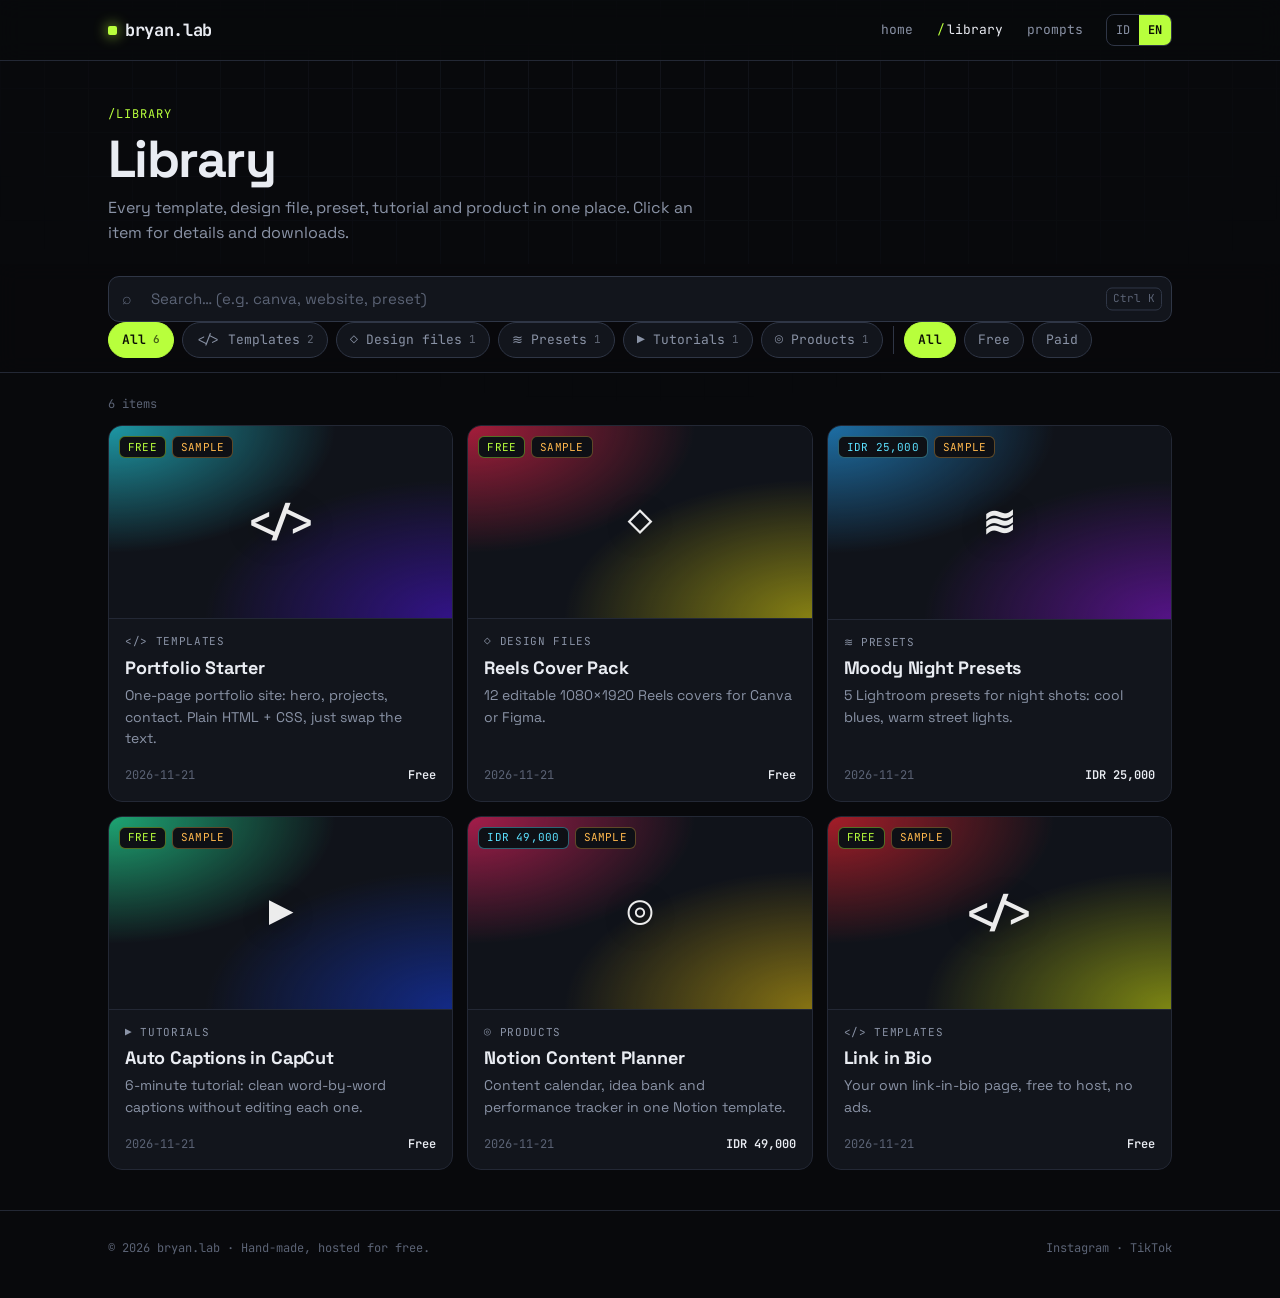
==== library.html @ 8e3a3f83 "Initial site: bilingual creator hub with library and prompts Co-Authored-By: Claude Opus 5.5 <norepl" ====
<!doctype html>
<html lang="en">
<head>
  <meta charset="utf-8">
  <meta name="viewport" content="width=device-width, initial-scale=1">
  <title>Library · bryan.lab</title>
  <meta name="description" content="Templates, design files, presets, tutorials and products from Bryan (@lolbryannn).">
  <meta name="theme-color" content="#08090c">
  <link rel="icon" href="assets/favicon.svg" type="image/svg+xml">
  <link rel="preconnect" href="https://fonts.googleapis.com">
  <link rel="preconnect" href="https://fonts.gstatic.com" crossorigin>
  <link href="https://fonts.googleapis.com/css2?family=JetBrains+Mono:wght@400;500;700;800&family=Space+Grotesk:wght@400;500;600;700&display=swap" rel="stylesheet">
  <link rel="stylesheet" href="assets/style.css">
</head>
<body>
  <a class="skip" href="#main">Skip to content</a>

  <header class="nav">
    <div class="wrap nav-in">
      <a class="logo" href="index.html"><span class="logo-dot"></span><span data-brand></span></a>
      <nav class="nav-links" aria-label="Main">
        <a href="index.html" class="hide-sm" data-i18n="nav.home"></a>
        <a href="library.html" aria-current="page" data-i18n="nav.library"></a>
        <a href="index.html#prompts" data-i18n="nav.prompts"></a>
      </nav>
      <div class="lang" role="group" aria-label="Language">
        <button type="button" data-lang="id" aria-pressed="false">ID</button>
        <button type="button" data-lang="en" aria-pressed="false">EN</button>
      </div>
    </div>
  </header>

  <main id="main">
    <section class="lib-head wrap">
      <div class="eyebrow">/library</div>
      <h1 data-i18n="lib.title"></h1>
      <p data-i18n="lib.lead"></p>
    </section>

    <div class="toolbar">
      <div class="wrap">
        <label class="search">
          <span class="ico" aria-hidden="true">⌕</span>
          <input id="q" type="search" autocomplete="off" data-i18n-ph="lib.search" aria-label="Search">
          <kbd>Ctrl K</kbd>
        </label>
        <div class="filters" id="filters" role="toolbar" aria-label="Filters"></div>
      </div>
    </div>

    <section class="wrap">
      <div class="result-count" id="count" aria-live="polite"></div>
      <div class="grid" id="grid"></div>
    </section>
  </main>

  <footer class="foot">
    <div class="wrap foot-in">
      <span>© <span data-year></span> <span data-brand></span> · <span data-i18n="foot.made"></span></span>
      <span data-foot-socials></span>
    </div>
  </footer>

  <div class="scrim" id="scrim"></div>
  <aside class="drawer" id="drawer" role="dialog" aria-modal="true" aria-labelledby="d-title" aria-hidden="true" tabindex="-1"></aside>

  <script src="data/content.js"></script>
  <script src="assets/app.js"></script>
  <script src="assets/library.js"></script>
</body>
</html>
---- assets/style.css ----
/* ---------- Theme: change these to restyle the whole site ---------- */
:root {
  --bg: #08090c;
  --bg-2: #0e1015;
  --surface: #12151c;
  --surface-2: #181c25;
  --line: #232835;
  --line-2: #2f3646;
  --text: #e9ecf2;
  --muted: #8a93a6;
  --faint: #5b6375;
  --accent: #b8ff3c;      /* electric lime */
  --accent-ink: #0b0e05;
  --accent-2: #5ce1ff;    /* cyan */
  --danger: #ff6b6b;
  --radius: 14px;
  --radius-sm: 9px;
  --font: "Space Grotesk", system-ui, -apple-system, "Segoe UI", sans-serif;
  --mono: "JetBrains Mono", ui-monospace, "Cascadia Mono", Consolas, monospace;
  --wrap: 1120px;
  color-scheme: dark;
}

*, *::before, *::after { box-sizing: border-box; }
html { -webkit-text-size-adjust: 100%; scroll-behavior: smooth; }
body {
  margin: 0;
  background: var(--bg);
  color: var(--text);
  font-family: var(--font);
  font-size: 16px;
  line-height: 1.55;
  -webkit-font-smoothing: antialiased;
  overflow-x: hidden;
}
body::before { /* subtle grid backdrop */
  content: "";
  position: fixed; inset: 0;
  background-image:
    linear-gradient(var(--line) 1px, transparent 1px),
    linear-gradient(90deg, var(--line) 1px, transparent 1px);
  background-size: 44px 44px;
  mask-image: radial-gradient(ellipse 80% 60% at 50% 0%, #000 0%, transparent 75%);
  -webkit-mask-image: radial-gradient(ellipse 80% 60% at 50% 0%, #000 0%, transparent 75%);
  opacity: .45;
  pointer-events: none;
  z-index: -1;
}
a { color: inherit; text-decoration: none; }
img { max-width: 100%; display: block; }
button { font: inherit; color: inherit; cursor: pointer; }
:focus-visible { outline: 2px solid var(--accent); outline-offset: 2px; border-radius: 6px; }
::selection { background: var(--accent); color: var(--accent-ink); }

.wrap { width: 100%; max-width: var(--wrap); margin: 0 auto; padding: 0 16px; }
@media (min-width: 720px) { .wrap { padding: 0 28px; } }

.mono { font-family: var(--mono); }
.muted { color: var(--muted); }
.skip { position: absolute; left: -999px; top: 8px; background: var(--accent); color: var(--accent-ink); padding: 8px 12px; border-radius: 8px; z-index: 100; }
.skip:focus { left: 8px; }

/* ---------- Nav ---------- */
.nav {
  position: sticky; top: 0; z-index: 30;
  background: color-mix(in srgb, var(--bg) 78%, transparent);
  backdrop-filter: blur(12px);
  -webkit-backdrop-filter: blur(12px);
  border-bottom: 1px solid var(--line);
}
.nav-in { display: flex; align-items: center; gap: 12px; height: 60px; }
.logo { font-family: var(--mono); font-weight: 700; font-size: 17px; letter-spacing: -.02em; display: flex; align-items: center; gap: 8px; }
.logo-dot { width: 9px; height: 9px; border-radius: 2px; background: var(--accent); box-shadow: 0 0 14px var(--accent); }
.nav-links { display: flex; gap: 2px; margin-left: auto; }
.nav-links a {
  font-family: var(--mono); font-size: 13px; color: var(--muted);
  padding: 7px 11px; border-radius: 8px;
}
.nav-links a:hover { color: var(--text); background: var(--surface); }
.nav-links a[aria-current="page"] { color: var(--text); }
.nav-links a[aria-current="page"]::before { content: "/"; color: var(--accent); margin-right: 2px; }
.lang {
  display: inline-flex; border: 1px solid var(--line-2); border-radius: 8px; overflow: hidden;
  font-family: var(--mono); font-size: 12px; flex-shrink: 0;
}
.lang button { background: none; border: 0; padding: 6px 9px; color: var(--muted); }
.lang button[aria-pressed="true"] { background: var(--accent); color: var(--accent-ink); font-weight: 700; }
@media (max-width: 560px) {
  .nav-links .hide-sm { display: none; }
  .nav-links a { padding: 7px 8px; }
}

/* ---------- Buttons, chips, badges ---------- */
.btn {
  display: inline-flex; align-items: center; justify-content: center; gap: 8px;
  min-height: 44px; padding: 0 18px; border-radius: 10px;
  font-weight: 600; font-size: 15px; border: 1px solid var(--line-2);
  background: var(--surface); transition: transform .15s, background .15s, border-color .15s;
}
.btn:hover { border-color: var(--faint); transform: translateY(-1px); }
.btn-primary { background: var(--accent); color: var(--accent-ink); border-color: var(--accent); }
.btn-primary:hover { background: #cbff6b; border-color: #cbff6b; }
.btn-sm { min-height: 34px; padding: 0 12px; font-size: 13px; border-radius: 8px; }

.chip {
  display: inline-flex; align-items: center; gap: 7px;
  height: 36px; padding: 0 13px; border-radius: 999px;
  border: 1px solid var(--line-2); background: var(--surface);
  font-family: var(--mono); font-size: 13px; color: var(--muted); white-space: nowrap;
}
.chip:hover { color: var(--text); }
.chip[aria-pressed="true"] { color: var(--accent-ink); background: var(--accent); border-color: var(--accent); font-weight: 600; }
.chip .n { opacity: .65; font-size: 11px; }

.badge {
  display: inline-flex; align-items: center; height: 22px; padding: 0 8px; border-radius: 6px;
  font-family: var(--mono); font-size: 11px; letter-spacing: .02em; text-transform: uppercase;
  border: 1px solid var(--line-2); color: var(--muted); background: var(--bg-2);
}
.badge-free { color: var(--accent); border-color: color-mix(in srgb, var(--accent) 40%, transparent); }
.badge-paid { color: var(--accent-2); border-color: color-mix(in srgb, var(--accent-2) 40%, transparent); }
.badge-sample { color: #ffb84d; border-color: #ffb84d55; }

.eyebrow { font-family: var(--mono); font-size: 12px; color: var(--accent); letter-spacing: .08em; text-transform: uppercase; }
.section { padding-block: 56px; }
.section-head { display: flex; align-items: end; justify-content: space-between; gap: 16px; margin-bottom: 22px; flex-wrap: wrap; }
.section-head h2 { margin: 6px 0 0; font-size: clamp(24px, 4vw, 32px); letter-spacing: -.02em; line-height: 1.15; }
.link-arrow { font-family: var(--mono); font-size: 13px; color: var(--muted); }
.link-arrow:hover { color: var(--accent); }

/* ---------- Hero ---------- */
.hero { padding-block: 56px 28px; }
@media (min-width: 720px) { .hero { padding-block: 88px 40px; } }
.who { display: flex; align-items: center; gap: 12px; margin-bottom: 26px; }
.avatar {
  width: 52px; height: 52px; border-radius: 14px; flex-shrink: 0;
  display: grid; place-items: center; overflow: hidden;
  background: linear-gradient(135deg, var(--accent), var(--accent-2));
  color: var(--accent-ink); font-family: var(--mono); font-weight: 800; font-size: 22px;
}
.avatar img { width: 100%; height: 100%; object-fit: cover; }
.who-name { font-weight: 600; }
.who-handle { font-family: var(--mono); font-size: 13px; color: var(--muted); }
.status { display: inline-flex; align-items: center; gap: 6px; font-family: var(--mono); font-size: 12px; color: var(--muted); }
.status::before { content: ""; width: 7px; height: 7px; border-radius: 50%; background: var(--accent); box-shadow: 0 0 10px var(--accent); animation: pulse 2s infinite; }
@keyframes pulse { 50% { opacity: .35; } }
.hero h1 {
  font-size: clamp(34px, 7vw, 68px); line-height: 1.02; letter-spacing: -.035em;
  margin: 0 0 18px; max-width: 15ch; font-weight: 700;
}
.hero h1 .hl { color: var(--accent); }
.hero p.lead { font-size: clamp(16px, 2.2vw, 19px); color: var(--muted); max-width: 56ch; margin: 0 0 28px; }
.hero-ctas { display: flex; gap: 10px; flex-wrap: wrap; }
.term {
  margin-top: 36px; border: 1px solid var(--line); border-radius: var(--radius);
  background: var(--bg-2); font-family: var(--mono); font-size: 13px; overflow: hidden; max-width: 640px;
}
.term-bar { display: flex; gap: 6px; padding: 10px 12px; border-bottom: 1px solid var(--line); }
.term-bar i { width: 10px; height: 10px; border-radius: 50%; background: var(--line-2); }
.term-body { padding: 14px 16px; color: var(--muted); line-height: 1.7; }
.term-body b { color: var(--accent); font-weight: 500; }
.term-body span { color: var(--text); }

/* ---------- Type cards (home) ---------- */
.types { display: grid; grid-template-columns: repeat(2, 1fr); gap: 10px; }
@media (min-width: 720px) { .types { grid-template-columns: repeat(3, 1fr); gap: 14px; } }
.type-card {
  position: relative; display: flex; flex-direction: column; gap: 10px; min-height: 132px;
  padding: 16px; border-radius: var(--radius); border: 1px solid var(--line); background: var(--surface);
  transition: border-color .2s, transform .2s, background .2s;
}
.type-card:hover { border-color: var(--accent); transform: translateY(-2px); background: var(--surface-2); }
.type-glyph { font-family: var(--mono); font-size: 18px; color: var(--accent); }
.type-card h3 { margin: auto 0 0; font-size: 17px; }
.type-card .count { font-family: var(--mono); font-size: 12px; color: var(--muted); }
.type-card .arrow { position: absolute; top: 14px; right: 14px; color: var(--faint); font-family: var(--mono); }
.type-card:hover .arrow { color: var(--accent); }

/* ---------- Item cards ---------- */
.grid { display: grid; grid-template-columns: 1fr; gap: 14px; }
@media (min-width: 620px) { .grid { grid-template-columns: repeat(2, 1fr); } }
@media (min-width: 960px) { .grid { grid-template-columns: repeat(3, 1fr); } }
.card {
  display: flex; flex-direction: column; border: 1px solid var(--line); border-radius: var(--radius);
  background: var(--surface); overflow: hidden; transition: border-color .2s, transform .2s;
  text-align: left; padding: 0; width: 100%;
}
.card:hover { border-color: var(--line-2); transform: translateY(-2px); }
.card:hover .thumb-glyph { transform: scale(1.08); }
.thumb {
  position: relative; aspect-ratio: 16 / 9; display: grid; place-items: center; overflow: hidden;
  border-bottom: 1px solid var(--line);
}
.thumb img { width: 100%; height: 100%; object-fit: cover; }
.thumb-glyph { font-family: var(--mono); font-size: 40px; font-weight: 700; color: rgba(255,255,255,.92); text-shadow: 0 4px 24px rgba(0,0,0,.4); transition: transform .3s; }
.thumb .badges { position: absolute; top: 10px; left: 10px; display: flex; gap: 6px; }
.card-body { padding: 14px 16px 16px; display: flex; flex-direction: column; gap: 6px; flex: 1; }
.card-type { font-family: var(--mono); font-size: 11px; color: var(--muted); text-transform: uppercase; letter-spacing: .06em; }
.card h3 { margin: 0; font-size: 18px; letter-spacing: -.01em; line-height: 1.25; }
.card p { margin: 0; color: var(--muted); font-size: 14px; }
.card-foot { margin-top: auto; padding-top: 10px; display: flex; justify-content: space-between; align-items: center; font-family: var(--mono); font-size: 12px; color: var(--faint); }
.price { color: var(--text); font-weight: 600; }

/* ---------- Prompts ---------- */
.prompts { display: grid; gap: 12px; }
@media (min-width: 900px) { .prompts { grid-template-columns: repeat(3, 1fr); } }
.prompt {
  border: 1px solid var(--line); border-radius: var(--radius); background: var(--bg-2);
  display: flex; flex-direction: column; overflow: hidden;
}
.prompt-head { display: flex; align-items: center; justify-content: space-between; gap: 8px; padding: 12px 14px; border-bottom: 1px solid var(--line); }
.prompt-head h3 { margin: 0; font-size: 15px; }
.prompt pre {
  margin: 0; padding: 14px; font-family: var(--mono); font-size: 12.5px; line-height: 1.6;
  white-space: pre-wrap; word-break: break-word; color: #c7cdd9; flex: 1;
}
.prompt-foot { padding: 10px 14px; border-top: 1px solid var(--line); display: flex; justify-content: space-between; align-items: center; }
.copy.done { background: var(--accent); color: var(--accent-ink); border-color: var(--accent); }

/* ---------- Socials ---------- */
.socials { display: grid; gap: 12px; }
@media (min-width: 620px) { .socials { grid-template-columns: repeat(2, 1fr); } }
.social {
  display: flex; align-items: center; gap: 14px; padding: 18px; border-radius: var(--radius);
  border: 1px solid var(--line); background: var(--surface); transition: border-color .2s;
}
.social:hover { border-color: var(--accent); }
.social-ico { width: 44px; height: 44px; border-radius: 12px; display: grid; place-items: center; background: var(--bg-2); border: 1px solid var(--line-2); flex-shrink: 0; }
.social-ico svg { width: 22px; height: 22px; }
.social b { display: block; }
.social span { font-family: var(--mono); font-size: 13px; color: var(--muted); }
.social .go { margin-left: auto; font-family: var(--mono); color: var(--faint); }

/* ---------- Footer ---------- */
.foot { border-top: 1px solid var(--line); padding: 28px 0 40px; margin-top: 40px; font-family: var(--mono); font-size: 12px; color: var(--faint); }
.foot-in { display: flex; justify-content: space-between; gap: 12px; flex-wrap: wrap; }
.foot a:hover { color: var(--text); }

/* ---------- Library page ---------- */
.lib-head { padding-block: 44px 18px; }
.lib-head h1 { font-size: clamp(30px, 6vw, 52px); letter-spacing: -.03em; margin: 8px 0 10px; line-height: 1.05; }
.lib-head p { color: var(--muted); margin: 0; max-width: 60ch; }
.toolbar { position: sticky; top: 60px; z-index: 20; background: color-mix(in srgb, var(--bg) 88%, transparent); backdrop-filter: blur(10px); -webkit-backdrop-filter: blur(10px); padding: 12px 0; border-bottom: 1px solid var(--line); margin-bottom: 22px; }
.search { position: relative; margin-bottom: 10px; }
.search input {
  width: 100%; height: 46px; padding: 0 70px 0 42px; border-radius: 11px;
  border: 1px solid var(--line-2); background: var(--surface); color: var(--text);
  font: inherit; font-size: 15px;
}
.search input::placeholder { color: var(--faint); }
.search input:focus { outline: none; border-color: var(--accent); }
.search .ico { position: absolute; left: 14px; top: 50%; transform: translateY(-50%); color: var(--faint); font-family: var(--mono); }
.search kbd { position: absolute; right: 10px; top: 50%; transform: translateY(-50%); font-family: var(--mono); font-size: 11px; color: var(--faint); border: 1px solid var(--line-2); border-radius: 6px; padding: 2px 6px; }
@media (hover: none) { .search kbd { display: none; } }
.filters { display: flex; gap: 8px; overflow-x: auto; scrollbar-width: none; padding-bottom: 2px; }
.filters::-webkit-scrollbar { display: none; }
.filters .sep { width: 1px; background: var(--line-2); flex-shrink: 0; margin: 4px 2px; }
.result-count { font-family: var(--mono); font-size: 12px; color: var(--faint); margin-bottom: 12px; }
.empty { border: 1px dashed var(--line-2); border-radius: var(--radius); padding: 40px 20px; text-align: center; color: var(--muted); }

/* ---------- Detail drawer ---------- */
.scrim { position: fixed; inset: 0; background: rgba(3,4,6,.7); backdrop-filter: blur(3px); z-index: 40; opacity: 0; pointer-events: none; transition: opacity .25s; }
.drawer {
  position: fixed; top: 0; right: 0; bottom: 0; z-index: 50; width: min(560px, 100%);
  background: var(--bg-2); border-left: 1px solid var(--line); overflow-y: auto;
  transform: translateX(100%); transition: transform .3s cubic-bezier(.2,.8,.2,1);
  overscroll-behavior: contain;
}
.is-open .scrim { opacity: 1; pointer-events: auto; }
.is-open .drawer { transform: none; }
.is-open { overflow: hidden; }
.drawer-top { position: sticky; top: 0; display: flex; justify-content: space-between; align-items: center; padding: 12px 16px; background: color-mix(in srgb, var(--bg-2) 92%, transparent); backdrop-filter: blur(8px); border-bottom: 1px solid var(--line); z-index: 1; }
.drawer .thumb { aspect-ratio: 16 / 8; border-radius: 0; }
.drawer-body { padding: 20px 20px 40px; }
.drawer h2 { font-size: 28px; letter-spacing: -.02em; margin: 10px 0 8px; line-height: 1.15; }
.drawer .summary { color: var(--muted); margin: 0 0 20px; }
.meta { display: flex; flex-wrap: wrap; gap: 6px; align-items: center; }
.actions { display: flex; gap: 10px; flex-wrap: wrap; margin-bottom: 26px; }
.actions .btn-primary { flex: 1 1 220px; }
.block { border-top: 1px solid var(--line); padding: 18px 0 4px; }
.block h3 { font-family: var(--mono); font-size: 12px; text-transform: uppercase; letter-spacing: .08em; color: var(--muted); margin: 0 0 12px; font-weight: 500; }
.checks, .steps { list-style: none; padding: 0; margin: 0; display: grid; gap: 9px; }
.checks li { display: flex; gap: 10px; }
.checks li::before { content: "✓"; color: var(--accent); font-family: var(--mono); flex-shrink: 0; }
.steps { counter-reset: s; }
.steps li { display: flex; gap: 12px; counter-increment: s; }
.steps li::before { content: counter(s, decimal-leading-zero); font-family: var(--mono); color: var(--accent); font-size: 13px; padding-top: 2px; flex-shrink: 0; }
.files { display: flex; flex-wrap: wrap; gap: 6px; }
.files code { font-family: var(--mono); font-size: 12px; background: var(--surface); border: 1px solid var(--line); padding: 4px 8px; border-radius: 6px; }
.note { font-size: 13px; color: var(--faint); margin-top: 22px; }

.toast {
  position: fixed; left: 50%; bottom: 24px; transform: translate(-50%, 20px); z-index: 60;
  background: var(--text); color: var(--bg); font-family: var(--mono); font-size: 13px;
  padding: 10px 14px; border-radius: 9px; opacity: 0; transition: .25s; pointer-events: none;
}
.toast.show { opacity: 1; transform: translate(-50%, 0); }

/* reveal on scroll */
.reveal { opacity: 0; transform: translateY(14px); transition: opacity .6s ease, transform .6s ease; }
.reveal.in { opacity: 1; transform: none; }
@media (prefers-reduced-motion: reduce) {
  *, *::before, *::after { animation: none !important; transition: none !important; scroll-behavior: auto !important; }
  .reveal { opacity: 1; transform: none; }
}
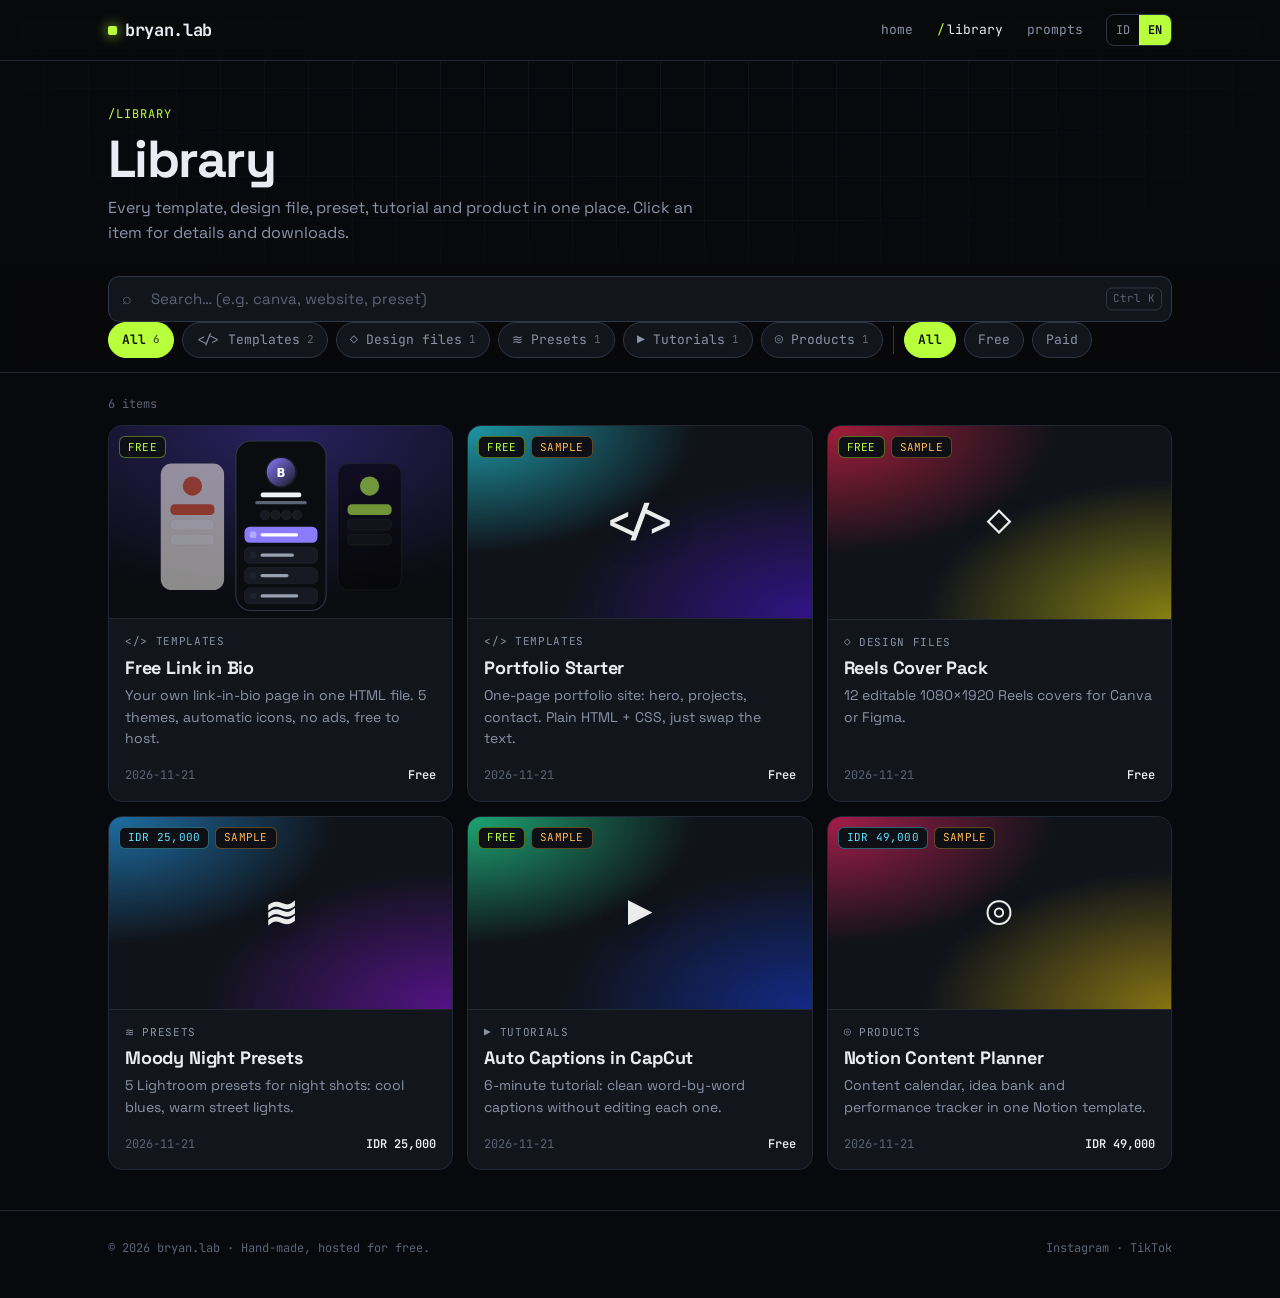
==== commit 5d32c3ad: "Add real Free Link in Bio template with demo and GitHub buttons Co-Authored-By: Claude Opus 5.5 <nor" ====
--- a/library.html
+++ b/library.html
@@ -10,7 +10,7 @@
   <link rel="preconnect" href="https://fonts.googleapis.com">
   <link rel="preconnect" href="https://fonts.gstatic.com" crossorigin>
   <link href="https://fonts.googleapis.com/css2?family=JetBrains+Mono:wght@400;500;700;800&family=Space+Grotesk:wght@400;500;600;700&display=swap" rel="stylesheet">
-  <link rel="stylesheet" href="assets/style.css">
+  <link rel="stylesheet" href="assets/style.css?v=3">
 </head>
 <body>
   <a class="skip" href="#main">Skip to content</a>
@@ -64,8 +64,8 @@
   <div class="scrim" id="scrim"></div>
   <aside class="drawer" id="drawer" role="dialog" aria-modal="true" aria-labelledby="d-title" aria-hidden="true" tabindex="-1"></aside>
 
-  <script src="data/content.js"></script>
-  <script src="assets/app.js"></script>
-  <script src="assets/library.js"></script>
+  <script src="data/content.js?v=3"></script>
+  <script src="assets/app.js?v=3"></script>
+  <script src="assets/library.js?v=3"></script>
 </body>
 </html>
--- a/assets/style.css
+++ b/assets/style.css
@@ -230,6 +230,12 @@
 .social b { display: block; }
 .social span { font-family: var(--mono); font-size: 13px; color: var(--muted); }
 .social .go { margin-left: auto; font-family: var(--mono); color: var(--faint); }
+
+/* prompt pack: filters + long prompts scroll inside their card */
+.prompt-filters { margin-bottom: 16px; }
+.prompt pre { max-height: 300px; overflow-y: auto; scrollbar-width: thin; scrollbar-color: var(--line-2) transparent; }
+.prompt pre:focus-visible { outline-offset: -2px; }
+.prompt-head h3 { line-height: 1.3; }
 
 /* ---------- Footer ---------- */
 .foot { border-top: 1px solid var(--line); padding: 28px 0 40px; margin-top: 40px; font-family: var(--mono); font-size: 12px; color: var(--faint); }
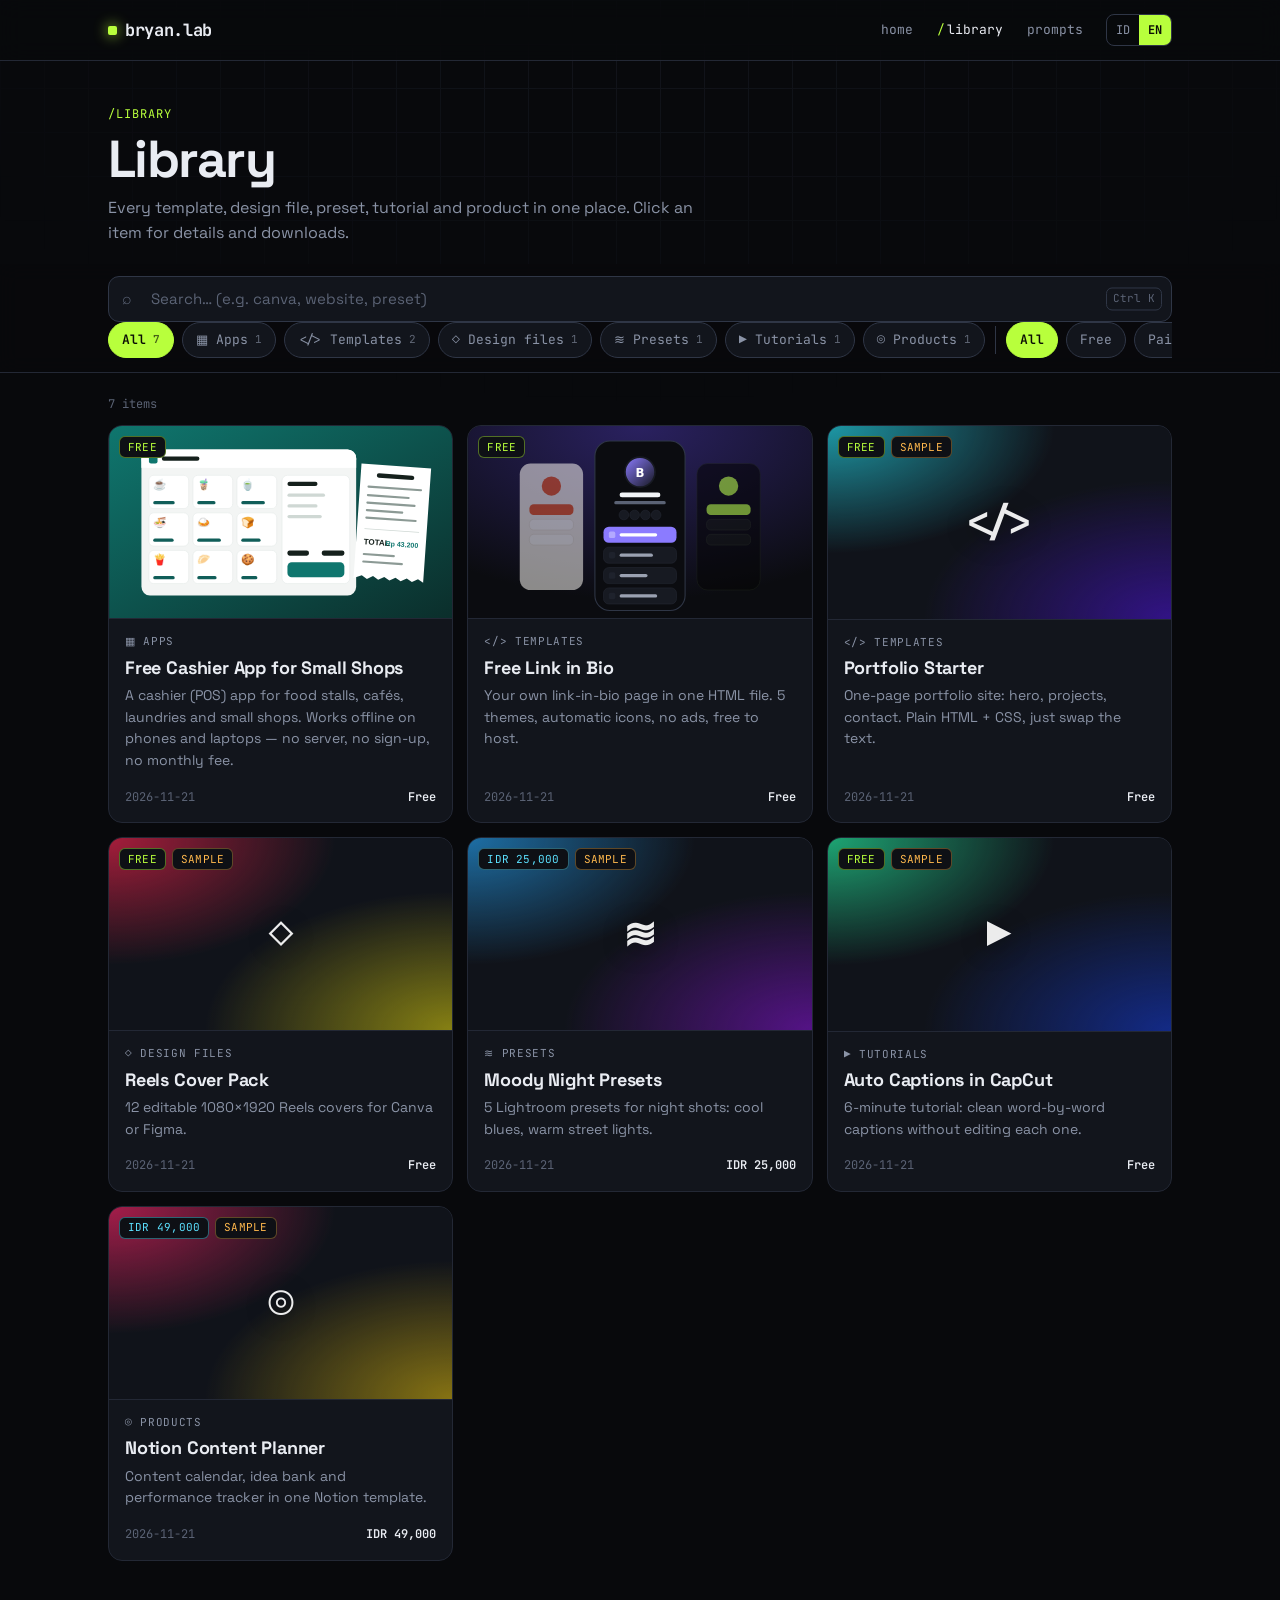
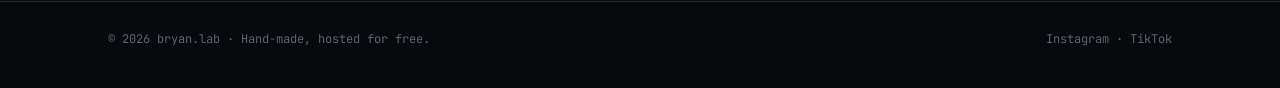
==== commit 1c4fe78e: "Add free Kasir UMKM cashier app and an Apps category Co-Authored-By: Claude Opus 5.5 <noreply@anthro" ====
--- a/library.html
+++ b/library.html
@@ -10,7 +10,7 @@
   <link rel="preconnect" href="https://fonts.googleapis.com">
   <link rel="preconnect" href="https://fonts.gstatic.com" crossorigin>
   <link href="https://fonts.googleapis.com/css2?family=JetBrains+Mono:wght@400;500;700;800&family=Space+Grotesk:wght@400;500;600;700&display=swap" rel="stylesheet">
-  <link rel="stylesheet" href="assets/style.css?v=3">
+  <link rel="stylesheet" href="assets/style.css?v=4">
 </head>
 <body>
   <a class="skip" href="#main">Skip to content</a>
@@ -64,8 +64,8 @@
   <div class="scrim" id="scrim"></div>
   <aside class="drawer" id="drawer" role="dialog" aria-modal="true" aria-labelledby="d-title" aria-hidden="true" tabindex="-1"></aside>
 
-  <script src="data/content.js?v=3"></script>
-  <script src="assets/app.js?v=3"></script>
-  <script src="assets/library.js?v=3"></script>
+  <script src="data/content.js?v=4"></script>
+  <script src="assets/app.js?v=4"></script>
+  <script src="assets/library.js?v=4"></script>
 </body>
 </html>
